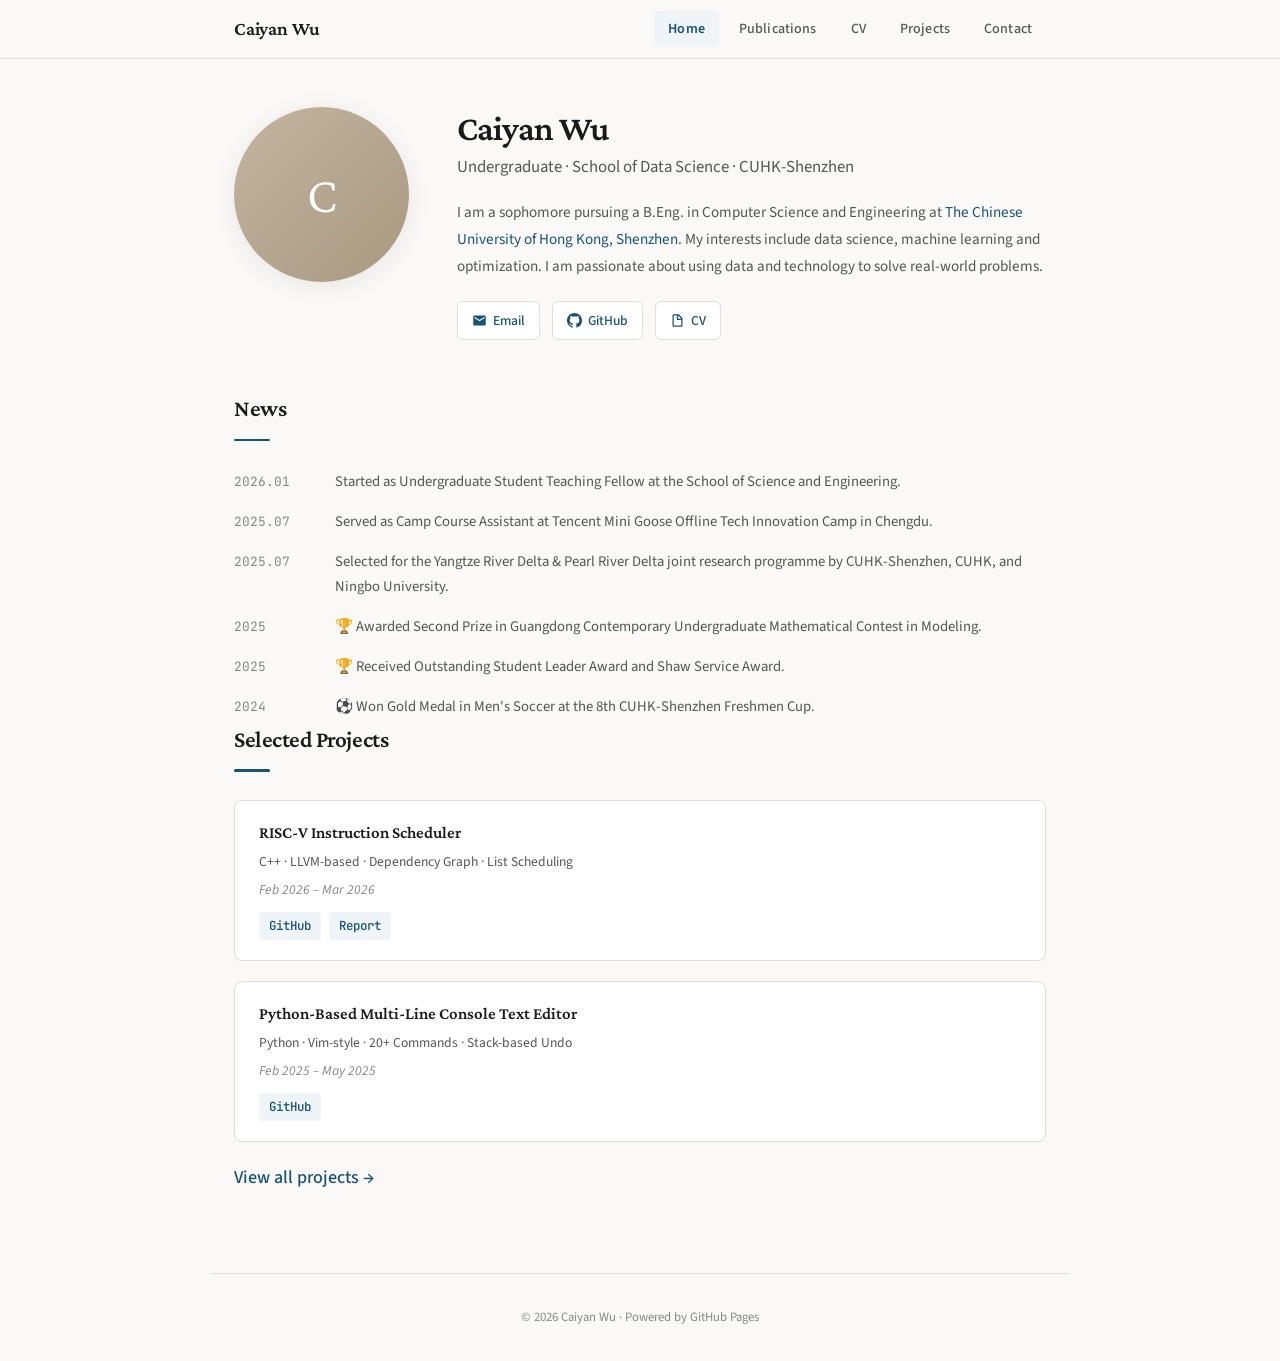
==== index.html @ f164abc2 "Update index.html" ====
<!DOCTYPE html>
<html lang="zh-CN">
<head>
  <meta charset="UTF-8" />
  <meta name="viewport" content="width=device-width, initial-scale=1.0" />
  <title>Wu Caiyan — Home</title>
  <link rel="stylesheet" href="style.css" />
</head>
<body>

<nav>
  <div class="nav-inner">
    <a href="index.html" class="nav-name">Caiyan Wu</a>
    <button class="mobile-toggle" onclick="document.querySelector('.nav-links').classList.toggle('open')" aria-label="Menu">
      <span></span><span></span><span></span>
    </button>
    <div class="nav-links">
      <a href="index.html" class="active">Home</a>
      <a href="publications.html">Publications</a>
      <a href="cv.html">CV</a>
      <a href="projects.html">Projects</a>
      <a href="contact.html">Contact</a>
    </div>
  </div>
</nav>

<main>

  <!-- ═══ ABOUT ═══ -->
  <section class="hero fade-in">
    <div class="hero-photo">
      <!-- ✏️ 替换为你的照片: <img src="photo.jpg" alt="Caiyan Wu" /> -->
      C
    </div>
    <div class="hero-info">
      <h1>Caiyan Wu</h1>
      <p class="subtitle">Undergraduate · School of Data Science · CUHK-Shenzhen</p>
      <p class="bio">
        <!-- Self Introduction -->
        I am a sophomore pursuing a B.Eng. in Computer Science and Engineering at
        <a href="https://www.cuhk.edu.cn/en" target="_blank">The Chinese University of Hong Kong, Shenzhen</a>.
        My interests include data science, machine learning and optimization.
        I am passionate about using data and technology to solve real-world problems.
        <!-- Finished -->
      </p>
      <div class="hero-links">
        <a href="mailto:124090709@link.cuhk.edu.cn" class="link-btn">
          <svg viewBox="0 0 24 24" width="15" height="15" fill="currentColor"><path d="M20 4H4c-1.1 0-2 .9-2 2v12c0 1.1.9 2 2 2h16c1.1 0 2-.9 2-2V6c0-1.1-.9-2-2-2zm0 4l-8 5-8-5V6l8 5 8-5v2z"/></svg>
          Email
        </a>
        <a href="https://github.com/Eden-wu-first" target="_blank" class="link-btn">
          <svg viewBox="0 0 24 24" width="15" height="15" fill="currentColor"><path d="M12 0C5.37 0 0 5.37 0 12c0 5.31 3.435 9.795 8.205 11.385.6.105.825-.255.825-.57 0-.285-.015-1.23-.015-2.235-3.015.555-3.795-.735-4.035-1.41-.135-.345-.72-1.41-1.23-1.695-.42-.225-1.02-.78-.015-.795.945-.015 1.62.87 1.845 1.23 1.08 1.815 2.805 1.305 3.495.99.105-.78.42-1.305.765-1.605-2.67-.3-5.46-1.335-5.46-5.925 0-1.305.465-2.385 1.23-3.225-.12-.3-.54-1.53.12-3.18 0 0 1.005-.315 3.3 1.23.96-.27 1.98-.405 3-.405s2.04.135 3 .405c2.295-1.56 3.3-1.23 3.3-1.23.66 1.65.24 2.88.12 3.18.765.84 1.23 1.905 1.23 3.225 0 4.605-2.805 5.625-5.475 5.925.435.375.81 1.095.81 2.22 0 1.605-.015 2.895-.015 3.3 0 .315.225.69.825.57A12.02 12.02 0 0 0 24 12c0-6.63-5.37-12-12-12z"/></svg>
          GitHub
        </a>
        <a href="cv.html" class="link-btn">
          <svg viewBox="0 0 24 24" width="15" height="15" fill="currentColor"><path d="M14 2H6a2 2 0 0 0-2 2v16a2 2 0 0 0 2 2h12a2 2 0 0 0 2-2V8l-6-6zm-1 2l5 5h-5V4zM6 20V4h5v7h7v9H6z"/></svg>
          CV
        </a>
      </div>
    </div>
  </section>

  <!-- ═══ NEWS ═══ -->
  <section class="fade-in">
    <h2 class="section-title">News</h2>
    <ul class="news-list">
      <li class="news-item">
        <span class="news-date">2026.01</span>
        <span class="news-text">Started as Undergraduate Student Teaching Fellow at the School of Science and Engineering.</span>
      </li>
      <li class="news-item">
        <span class="news-date">2025.07</span>
        <span class="news-text">Served as Camp Course Assistant at Tencent Mini Goose Offline Tech Innovation Camp in Chengdu.</span>
      </li>
      <li class="news-item">
        <span class="news-date">2025.07</span>
        <span class="news-text">Selected for the Yangtze River Delta &amp; Pearl River Delta joint research programme by CUHK-Shenzhen, CUHK, and Ningbo University.</span>
      </li>
      <li class="news-item">
        <span class="news-date">2025</span>
        <span class="news-text">🏆 Awarded Second Prize in Guangdong Contemporary Undergraduate Mathematical Contest in Modeling.</span>
      </li>
      <li class="news-item">
        <span class="news-date">2025</span>
        <span class="news-text">🏆 Received Outstanding Student Leader Award and Shaw Service Award.</span>
      </li>
      <li class="news-item">
        <span class="news-date">2024</span>
        <span class="news-text">⚽ Won Gold Medal in Men's Soccer at the 8th CUHK-Shenzhen Freshmen Cup.</span>
      </li>
    </ul>
  </section>

  <!-- ═══ SELECTED PROJECTS ═══ -->
  <section class="fade-in">
    <h2 class="section-title">Selected Projects</h2>
    <div class="proj-list">
      <div class="card proj-item">
        <div class="proj-title">RISC-V Instruction Scheduler</div>
        <div class="proj-meta">C++ · LLVM-based · Dependency Graph · List Scheduling</div>
        <div class="proj-date">Feb 2026 – Mar 2026</div>
        <div class="proj-links">
          <a href="#" class="tag">GitHub</a>
          <a href="#" class="tag">Report</a>
        </div>
      </div>
      <div class="card proj-item">
        <div class="proj-title">Python-Based Multi-Line Console Text Editor</div>
        <div class="proj-meta">Python · Vim-style · 20+ Commands · Stack-based Undo</div>
        <div class="proj-date">Feb 2025 – May 2025</div>
        <div class="proj-links">
          <a href="#" class="tag">GitHub</a>
        </div>
      </div>
    </div>
    <p style="margin-top: 20px;">
      <a href="projects.html" style="font-weight:500;">View all projects →</a>
    </p>
  </section>

</main>

<footer>
  <p>&copy; 2026 Caiyan Wu · Powered by <a href="https://pages.github.com/" target="_blank">GitHub Pages</a></p>
</footer>

<script>
  const observer = new IntersectionObserver((entries) => {
    entries.forEach(e => { if (e.isIntersecting) e.target.classList.add('visible'); });
  }, { threshold: 0.1 });
  document.querySelectorAll('.fade-in').forEach(el => observer.observe(el));
</script>

<style>
  .hero { display: flex; gap: 48px; align-items: flex-start; padding-bottom: 48px; }
  .hero-photo {
    flex-shrink: 0; width: 175px; height: 175px; border-radius: 50%;
    background: linear-gradient(135deg, #c4b5a0 0%, #a89880 100%);
    display: flex; align-items: center; justify-content: center;
    font-family: var(--font-serif); font-size: 3.2rem; color: #fff; font-weight: 300;
    box-shadow: 0 4px 24px rgba(0,0,0,0.08);
  }
  .hero-photo img { width: 100%; height: 100%; border-radius: 50%; object-fit: cover; }
  .hero-info h1 { font-family: var(--font-serif); font-size: 2.2rem; font-weight: 600; letter-spacing: -0.03em; line-height: 1.2; margin-bottom: 4px; }
  .subtitle { font-size: 1.05rem; color: var(--color-text-secondary); margin-bottom: 16px; }
  .bio { color: var(--color-text-secondary); font-size: 0.95rem; line-height: 1.8; margin-bottom: 20px; }
  .hero-links { display: flex; gap: 12px; flex-wrap: wrap; }
  .link-btn {
    display: inline-flex; align-items: center; gap: 6px;
    font-size: 0.85rem; font-weight: 500; color: var(--color-accent) !important;
    padding: 7px 14px; border: 1px solid var(--color-border); border-radius: 6px;
    background: var(--color-surface); transition: all 0.2s;
  }
  .link-btn:hover { border-color: var(--color-accent); background: var(--color-tag-bg); }
  .news-list { list-style: none; display: flex; flex-direction: column; gap: 14px; }
  .news-item { display: flex; gap: 16px; align-items: baseline; font-size: 0.92rem; }
  .news-date { font-family: var(--font-mono); font-size: 0.8rem; color: var(--color-text-muted); flex-shrink: 0; width: 85px; }
  .news-text { color: var(--color-text-secondary); }
  .proj-list { display: flex; flex-direction: column; gap: 20px; }
  .proj-title { font-family: var(--font-serif); font-size: 1.05rem; font-weight: 600; line-height: 1.4; margin-bottom: 6px; }
  .proj-meta { font-size: 0.85rem; color: var(--color-text-secondary); margin-bottom: 4px; }
  .proj-date { font-size: 0.85rem; color: var(--color-text-muted); font-style: italic; }
  .proj-links { margin-top: 10px; display: flex; gap: 8px; }
  @media (max-width: 680px) {
    .hero { flex-direction: column; align-items: center; text-align: center; gap: 24px; }
    .hero-photo { width: 140px; height: 140px; font-size: 2.6rem; }
    .hero-links { justify-content: center; }
    .news-item { flex-direction: column; gap: 2px; }
    .news-date { width: auto; }
  }
</style>

</body>
</html>
---- style.css ----
/* ══════════════════════════════════════════
   ACADEMIC PERSONAL WEBSITE — SHARED STYLES
   ══════════════════════════════════════════ */

@import url('https://fonts.googleapis.com/css2?family=Crimson+Pro:ital,wght@0,300;0,400;0,500;0,600;0,700;1,400&family=Source+Sans+3:wght@300;400;500;600;700&family=JetBrains+Mono:wght@400&display=swap');

:root {
  --color-bg: #faf9f7;
  --color-surface: #ffffff;
  --color-text: #1a1a1a;
  --color-text-secondary: #555;
  --color-text-muted: #888;
  --color-accent: #1a5276;
  --color-accent-light: #2980b9;
  --color-border: #e0ddd8;
  --color-tag-bg: #eef4f8;
  --color-tag-text: #1a5276;
  --color-highlight: #f0e6d3;
  --font-serif: 'Crimson Pro', 'Songti SC', 'SimSun', Georgia, serif;
  --font-sans: 'Source Sans 3', 'PingFang SC', 'Microsoft YaHei', sans-serif;
  --font-mono: 'JetBrains Mono', monospace;
  --max-width: 860px;
}

*, *::before, *::after { margin: 0; padding: 0; box-sizing: border-box; }
html { scroll-behavior: smooth; }

body {
  font-family: var(--font-sans);
  background: var(--color-bg);
  color: var(--color-text);
  line-height: 1.75;
  font-size: 18px;
  -webkit-font-smoothing: antialiased;
}

a { color: var(--color-accent); text-decoration: none; transition: color 0.2s; }
a:hover { color: var(--color-accent-light); }

/* ── NAVIGATION ── */
nav {
  position: sticky;
  top: 0;
  z-index: 100;
  background: rgba(250, 249, 247, 0.92);
  backdrop-filter: blur(14px);
  border-bottom: 1px solid var(--color-border);
}
.nav-inner {
  max-width: var(--max-width);
  margin: 0 auto;
  padding: 0 24px;
  display: flex;
  align-items: center;
  justify-content: space-between;
  height: 58px;
}
.nav-name {
  font-family: var(--font-serif);
  font-weight: 600;
  font-size: 1.2rem;
  color: var(--color-text);
  text-decoration: none;
  letter-spacing: -0.01em;
}
.nav-links { display: flex; gap: 6px; }
.nav-links a {
  font-size: 0.88rem;
  font-weight: 500;
  color: var(--color-text-secondary);
  text-decoration: none;
  padding: 6px 14px;
  border-radius: 6px;
  transition: all 0.2s;
  letter-spacing: 0.01em;
}
.nav-links a:hover {
  color: var(--color-accent);
  background: var(--color-tag-bg);
}
.nav-links a.active {
  color: var(--color-accent);
  background: var(--color-tag-bg);
  font-weight: 600;
}

.mobile-toggle {
  display: none;
  background: none;
  border: none;
  cursor: pointer;
  width: 32px;
  height: 32px;
  position: relative;
}
.mobile-toggle span {
  display: block;
  width: 20px;
  height: 2px;
  background: var(--color-text);
  position: absolute;
  left: 6px;
  transition: 0.25s;
}
.mobile-toggle span:nth-child(1) { top: 9px; }
.mobile-toggle span:nth-child(2) { top: 15px; }
.mobile-toggle span:nth-child(3) { top: 21px; }

/* ── MAIN ── */
main {
  max-width: var(--max-width);
  margin: 0 auto;
  padding: 48px 24px 80px;
}

/* ── PAGE HEADER ── */
.page-header {
  margin-bottom: 40px;
}
.page-header h1 {
  font-family: var(--font-serif);
  font-size: 2rem;
  font-weight: 600;
  letter-spacing: -0.02em;
  margin-bottom: 8px;
  position: relative;
  padding-bottom: 14px;
}
.page-header h1::after {
  content: '';
  position: absolute;
  bottom: 0;
  left: 0;
  width: 42px;
  height: 2.5px;
  background: var(--color-accent);
  border-radius: 2px;
}
.page-header p {
  color: var(--color-text-secondary);
  font-size: 0.95rem;
  margin-top: 12px;
}

/* ── SECTION TITLE ── */
.section-title {
  font-family: var(--font-serif);
  font-size: 1.45rem;
  font-weight: 600;
  color: var(--color-text);
  margin-bottom: 28px;
  margin-top: 48px;
  letter-spacing: -0.02em;
  position: relative;
  padding-bottom: 12px;
}
.section-title:first-child { margin-top: 0; }
.section-title::after {
  content: '';
  position: absolute;
  bottom: 0;
  left: 0;
  width: 36px;
  height: 2.5px;
  background: var(--color-accent);
  border-radius: 2px;
}

/* ── CARDS ── */
.card {
  padding: 20px 24px;
  background: var(--color-surface);
  border: 1px solid var(--color-border);
  border-radius: 8px;
  transition: box-shadow 0.25s, border-color 0.25s;
}
.card:hover {
  box-shadow: 0 2px 14px rgba(0,0,0,0.05);
  border-color: #ccc;
}

/* ── TAGS ── */
.tag {
  display: inline-block;
  font-size: 0.78rem;
  font-weight: 500;
  color: var(--color-tag-text);
  background: var(--color-tag-bg);
  padding: 3px 10px;
  border-radius: 4px;
  font-family: var(--font-mono);
  text-decoration: none;
  transition: background 0.2s;
}
.tag:hover { background: var(--color-highlight); color: var(--color-accent); }

/* ── TIMELINE ── */
.timeline { list-style: none; position: relative; }
.timeline::before {
  content: '';
  position: absolute;
  left: 7px;
  top: 6px;
  bottom: 6px;
  width: 2px;
  background: var(--color-border);
}
.timeline li {
  padding-left: 32px;
  position: relative;
  margin-bottom: 28px;
}
.timeline li::before {
  content: '';
  position: absolute;
  left: 2px;
  top: 7px;
  width: 12px;
  height: 12px;
  border-radius: 50%;
  border: 2.5px solid var(--color-accent);
  background: var(--color-bg);
}
.timeline .tl-title { font-weight: 600; font-size: 0.95rem; margin-bottom: 2px; }
.timeline .tl-org { font-size: 0.9rem; color: var(--color-text-secondary); }
.timeline .tl-date { font-size: 0.8rem; color: var(--color-text-muted); font-family: var(--font-mono); }
.timeline .tl-desc { font-size: 0.88rem; color: var(--color-text-secondary); margin-top: 4px; line-height: 1.6; }

/* ── FOOTER ── */
footer {
  max-width: var(--max-width);
  margin: 0 auto;
  padding: 32px 24px;
  border-top: 1px solid var(--color-border);
  text-align: center;
  font-size: 0.8rem;
  color: var(--color-text-muted);
}
footer a { color: var(--color-text-muted); }
footer a:hover { color: var(--color-accent); }

/* ── ANIMATIONS ── */
.fade-in {
  opacity: 0;
  transform: translateY(14px);
  transition: opacity 0.5s ease, transform 0.5s ease;
}
.fade-in.visible {
  opacity: 1;
  transform: translateY(0);
}

/* ── RESPONSIVE ── */
@media (max-width: 680px) {
  .nav-links {
    display: none;
    position: absolute;
    top: 58px;
    left: 0;
    right: 0;
    background: rgba(250,249,247,0.97);
    backdrop-filter: blur(14px);
    flex-direction: column;
    padding: 12px 24px 16px;
    gap: 4px;
    border-bottom: 1px solid var(--color-border);
  }
  .nav-links.open { display: flex; }
  .mobile-toggle { display: block; }

  main { padding: 32px 18px 60px; }
  .page-header h1 { font-size: 1.6rem; }
}
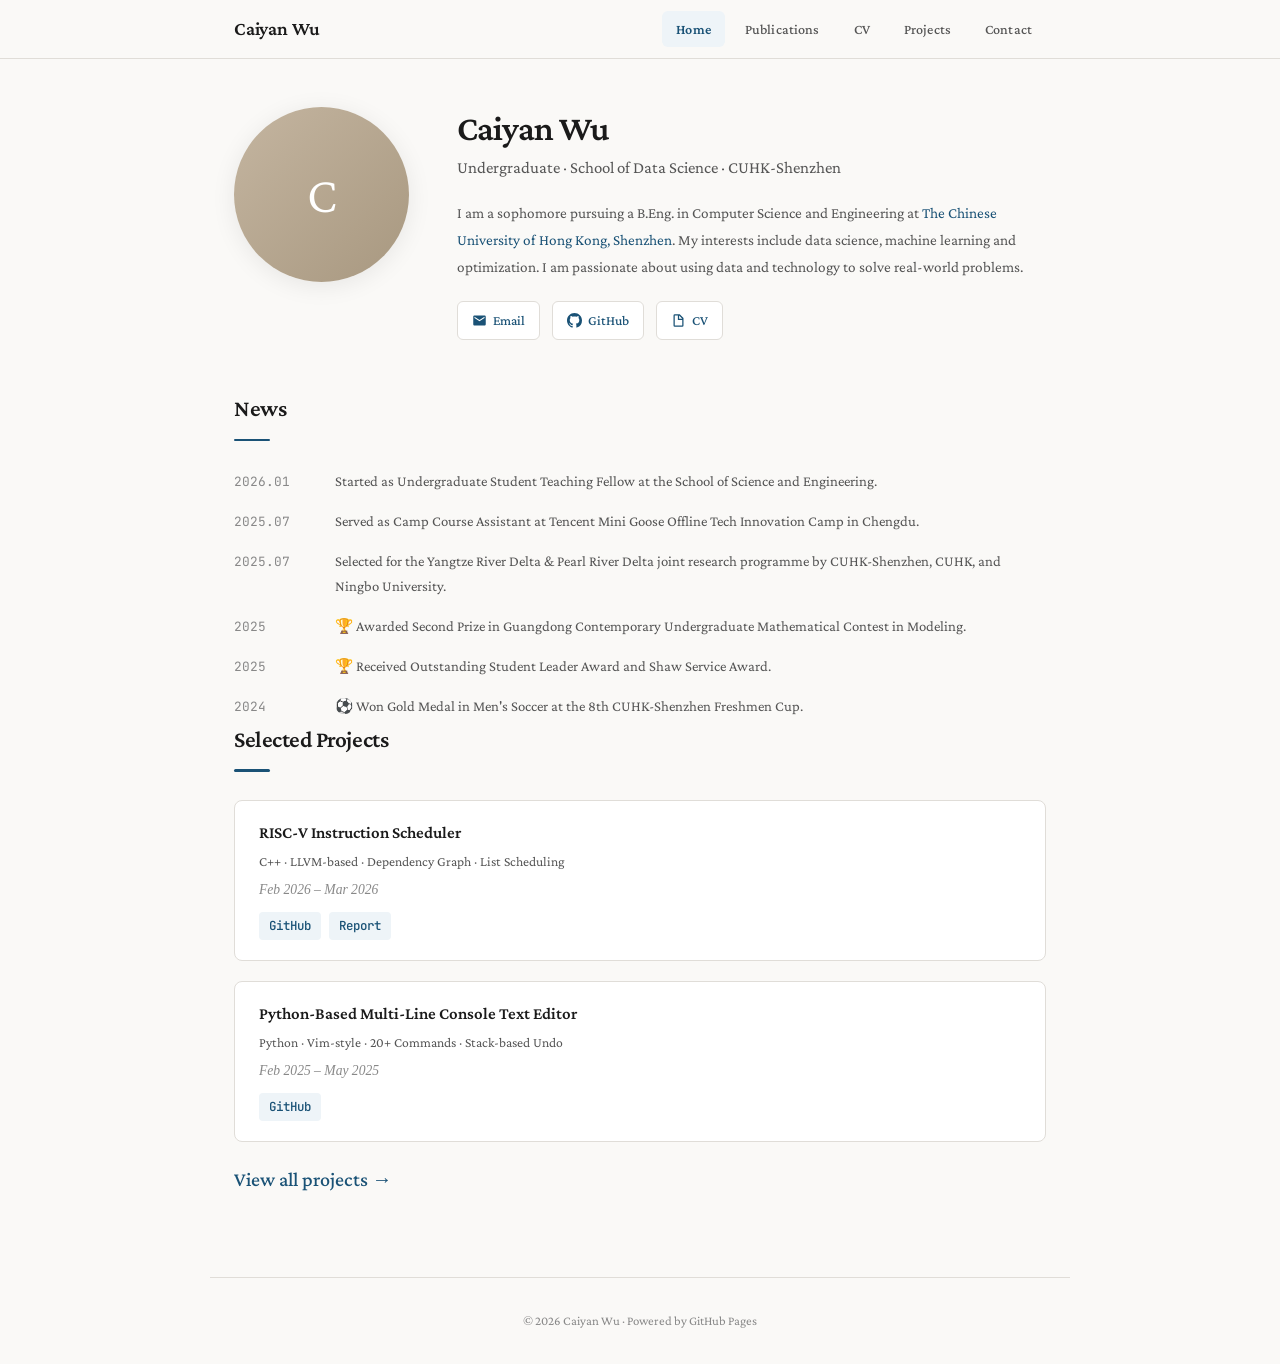
==== commit fbec328c: "Update GitHub link in project section" ====
--- a/index.html
+++ b/index.html
@@ -109,7 +109,7 @@
         <div class="proj-meta">Python · Vim-style · 20+ Commands · Stack-based Undo</div>
         <div class="proj-date">Feb 2025 – May 2025</div>
         <div class="proj-links">
-          <a href="#" class="tag">GitHub</a>
+          <a href="https://github.com/Eden-wu-first/Python-Based-Multi-Line-Console-Text-Editor" class="tag">GitHub</a>
         </div>
       </div>
     </div>
--- a/style.css
+++ b/style.css
@@ -26,11 +26,11 @@
 html { scroll-behavior: smooth; }
 
 body {
-  font-family: var(--font-sans);
+  font-family: var(--font-serif);
   background: var(--color-bg);
   color: var(--color-text);
   line-height: 1.75;
-  font-size: 18px;
+  font-size: 20px;
   -webkit-font-smoothing: antialiased;
 }
 
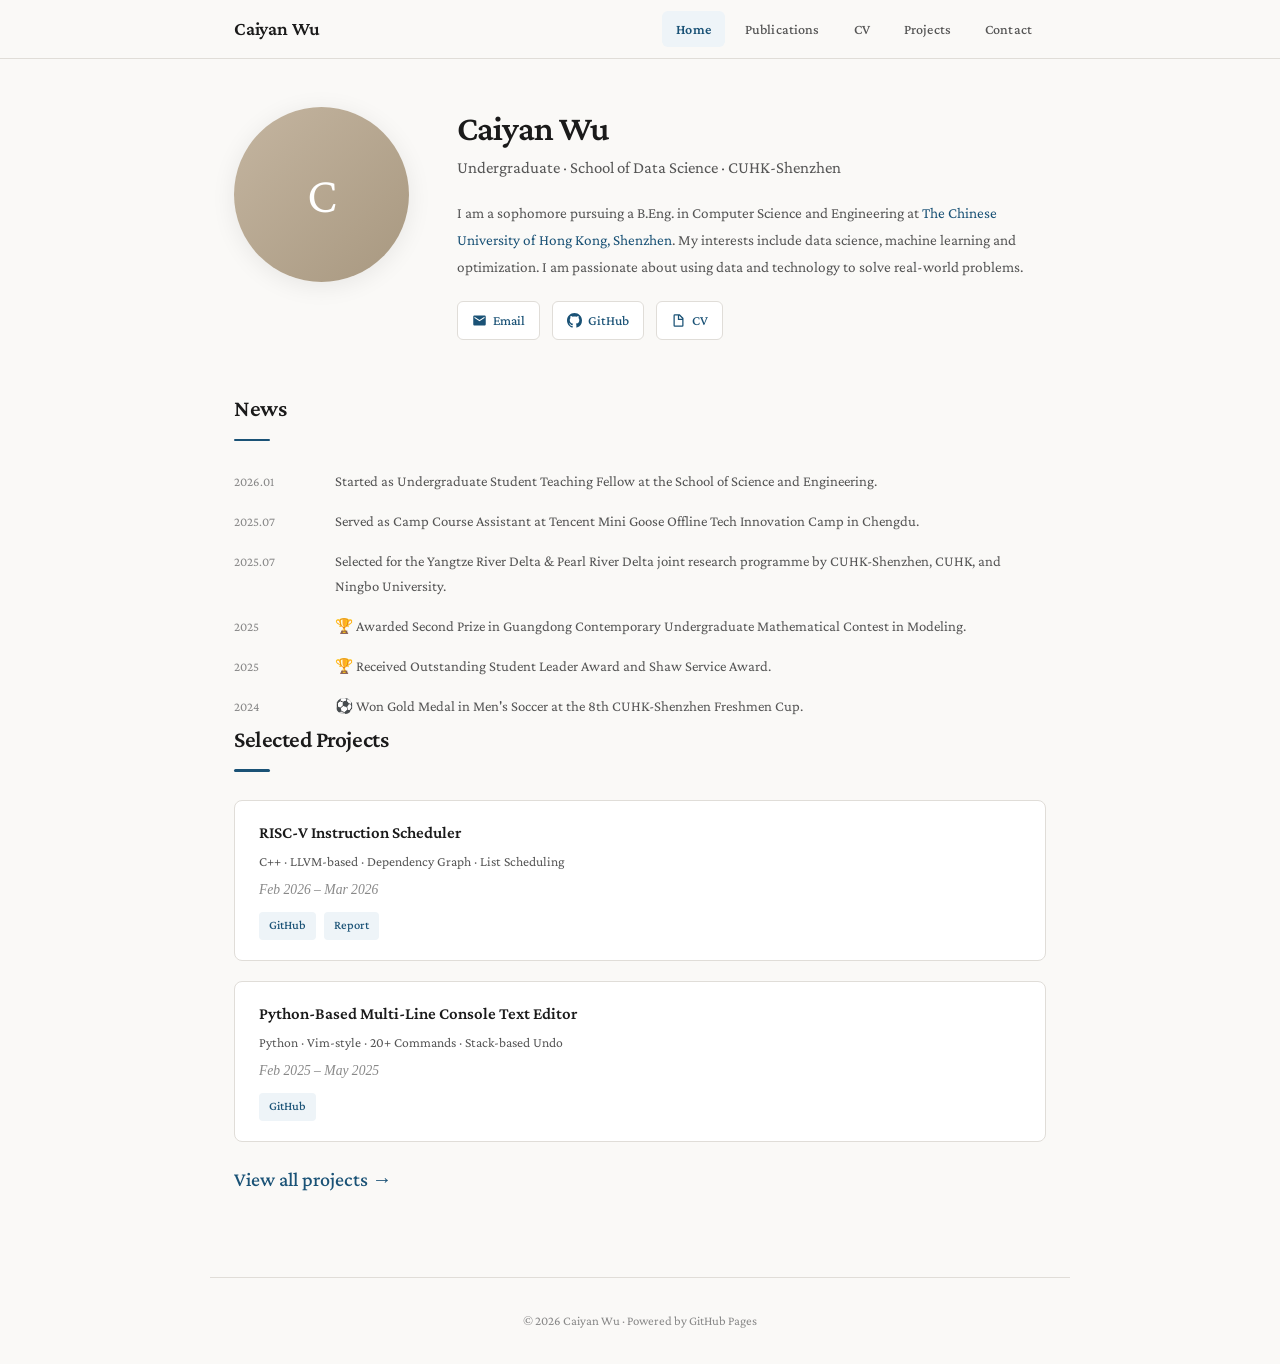
==== commit b9eb64aa: "Change font-family of news-date to serif" ====
--- a/index.html
+++ b/index.html
@@ -154,7 +154,7 @@
   .link-btn:hover { border-color: var(--color-accent); background: var(--color-tag-bg); }
   .news-list { list-style: none; display: flex; flex-direction: column; gap: 14px; }
   .news-item { display: flex; gap: 16px; align-items: baseline; font-size: 0.92rem; }
-  .news-date { font-family: var(--font-mono); font-size: 0.8rem; color: var(--color-text-muted); flex-shrink: 0; width: 85px; }
+  .news-date { font-family: var(--font-serif); font-size: 0.8rem; color: var(--color-text-muted); flex-shrink: 0; width: 85px; }
   .news-text { color: var(--color-text-secondary); }
   .proj-list { display: flex; flex-direction: column; gap: 20px; }
   .proj-title { font-family: var(--font-serif); font-size: 1.05rem; font-weight: 600; line-height: 1.4; margin-bottom: 6px; }
--- a/style.css
+++ b/style.css
@@ -188,7 +188,7 @@
   background: var(--color-tag-bg);
   padding: 3px 10px;
   border-radius: 4px;
-  font-family: var(--font-mono);
+  font-family: var(--font-serif);
   text-decoration: none;
   transition: background 0.2s;
 }
@@ -223,7 +223,7 @@
 }
 .timeline .tl-title { font-weight: 600; font-size: 0.95rem; margin-bottom: 2px; }
 .timeline .tl-org { font-size: 0.9rem; color: var(--color-text-secondary); }
-.timeline .tl-date { font-size: 0.8rem; color: var(--color-text-muted); font-family: var(--font-mono); }
+.timeline .tl-date { font-size: 0.8rem; color: var(--color-text-muted); font-family: var(--font-serif); }
 .timeline .tl-desc { font-size: 0.88rem; color: var(--color-text-secondary); margin-top: 4px; line-height: 1.6; }
 
 /* ── FOOTER ── */
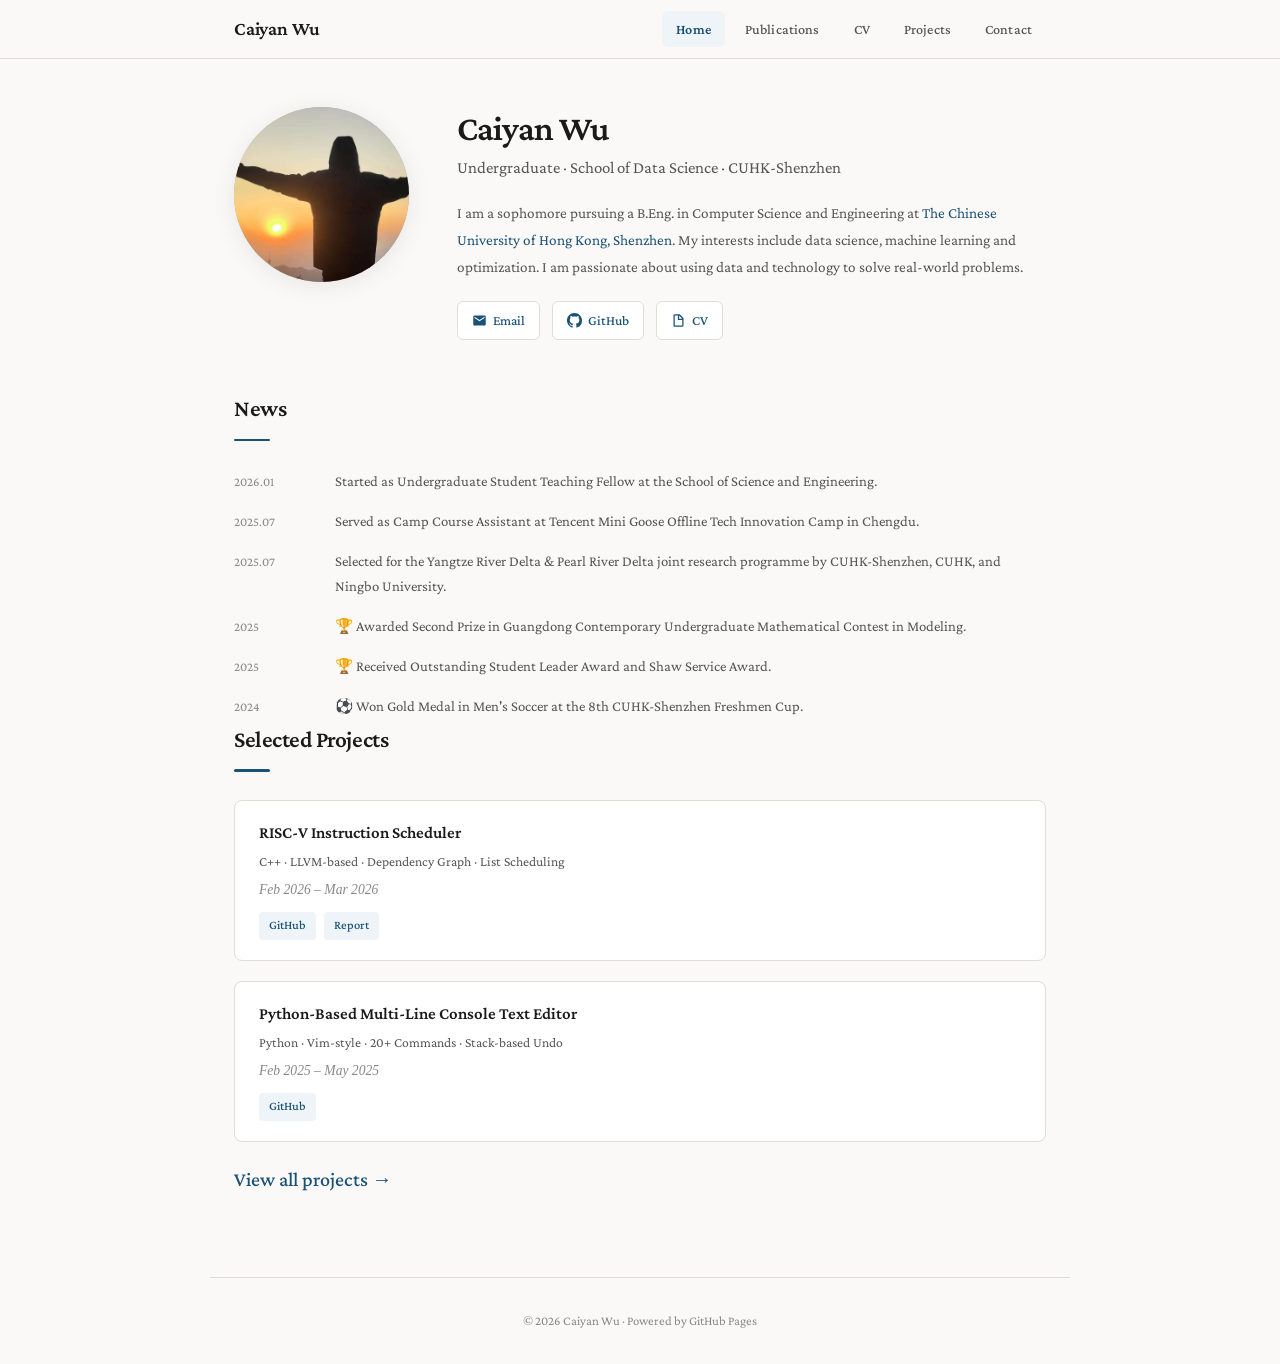
==== commit 03c9b787: "Update hero section with new profile image" ====
--- a/index.html
+++ b/index.html
@@ -29,8 +29,7 @@
   <!-- ═══ ABOUT ═══ -->
   <section class="hero fade-in">
     <div class="hero-photo">
-      <!-- ✏️ 替换为你的照片: <img src="photo.jpg" alt="Caiyan Wu" /> -->
-      C
+      <img src="images/me.jpg" alt="Caiyan Wu" style="max-width: 100%; height: auto; border-radius: 50%;" />
     </div>
     <div class="hero-info">
       <h1>Caiyan Wu</h1>
@@ -100,8 +99,8 @@
         <div class="proj-meta">C++ · LLVM-based · Dependency Graph · List Scheduling</div>
         <div class="proj-date">Feb 2026 – Mar 2026</div>
         <div class="proj-links">
-          <a href="#" class="tag">GitHub</a>
-          <a href="#" class="tag">Report</a>
+          <a href="https://github.com/Eden-wu-first/RISC-V-Instruction-Scheduler" class="tag">GitHub</a>
+          <a href="https://github.com/Eden-wu-first/RISC-V-Instruction-Scheduler/blob/main/report.pdf" class="tag">Report</a>
         </div>
       </div>
       <div class="card proj-item">
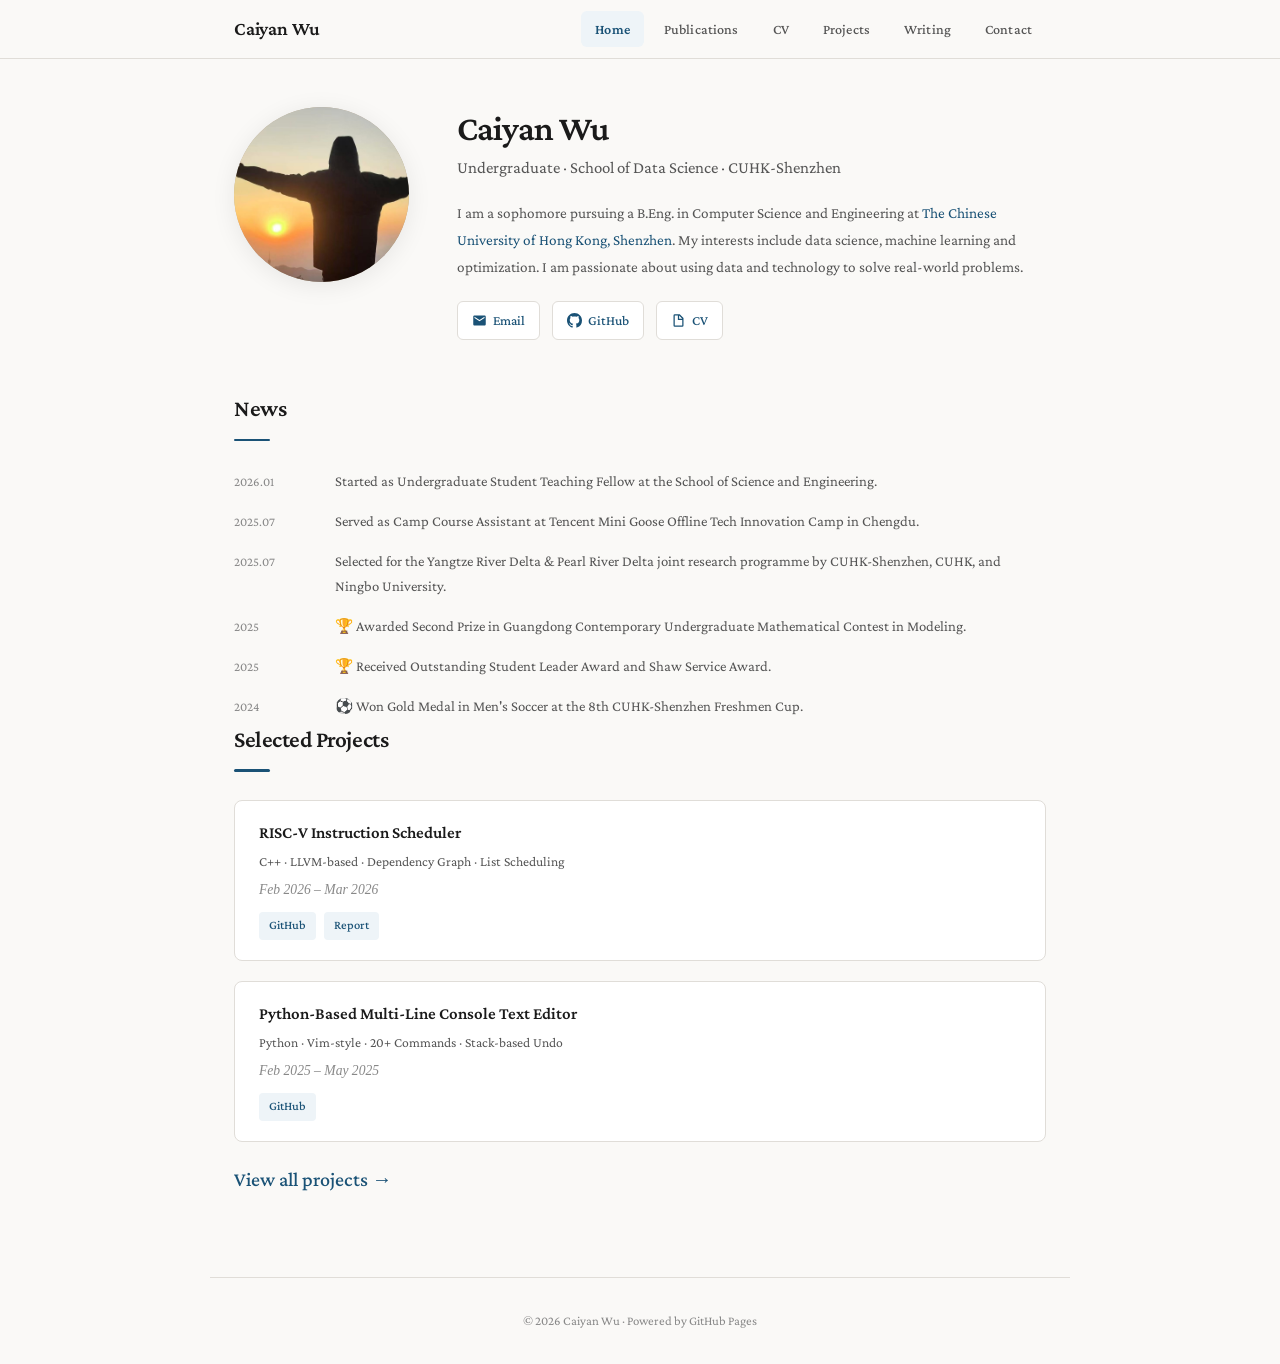
==== commit f1938e1c: "Add files via upload" ====
--- a/index.html
+++ b/index.html
@@ -19,6 +19,7 @@
       <a href="publications.html">Publications</a>
       <a href="cv.html">CV</a>
       <a href="projects.html">Projects</a>
+      <a href="writing.html">Writing</a>
       <a href="contact.html">Contact</a>
     </div>
   </div>
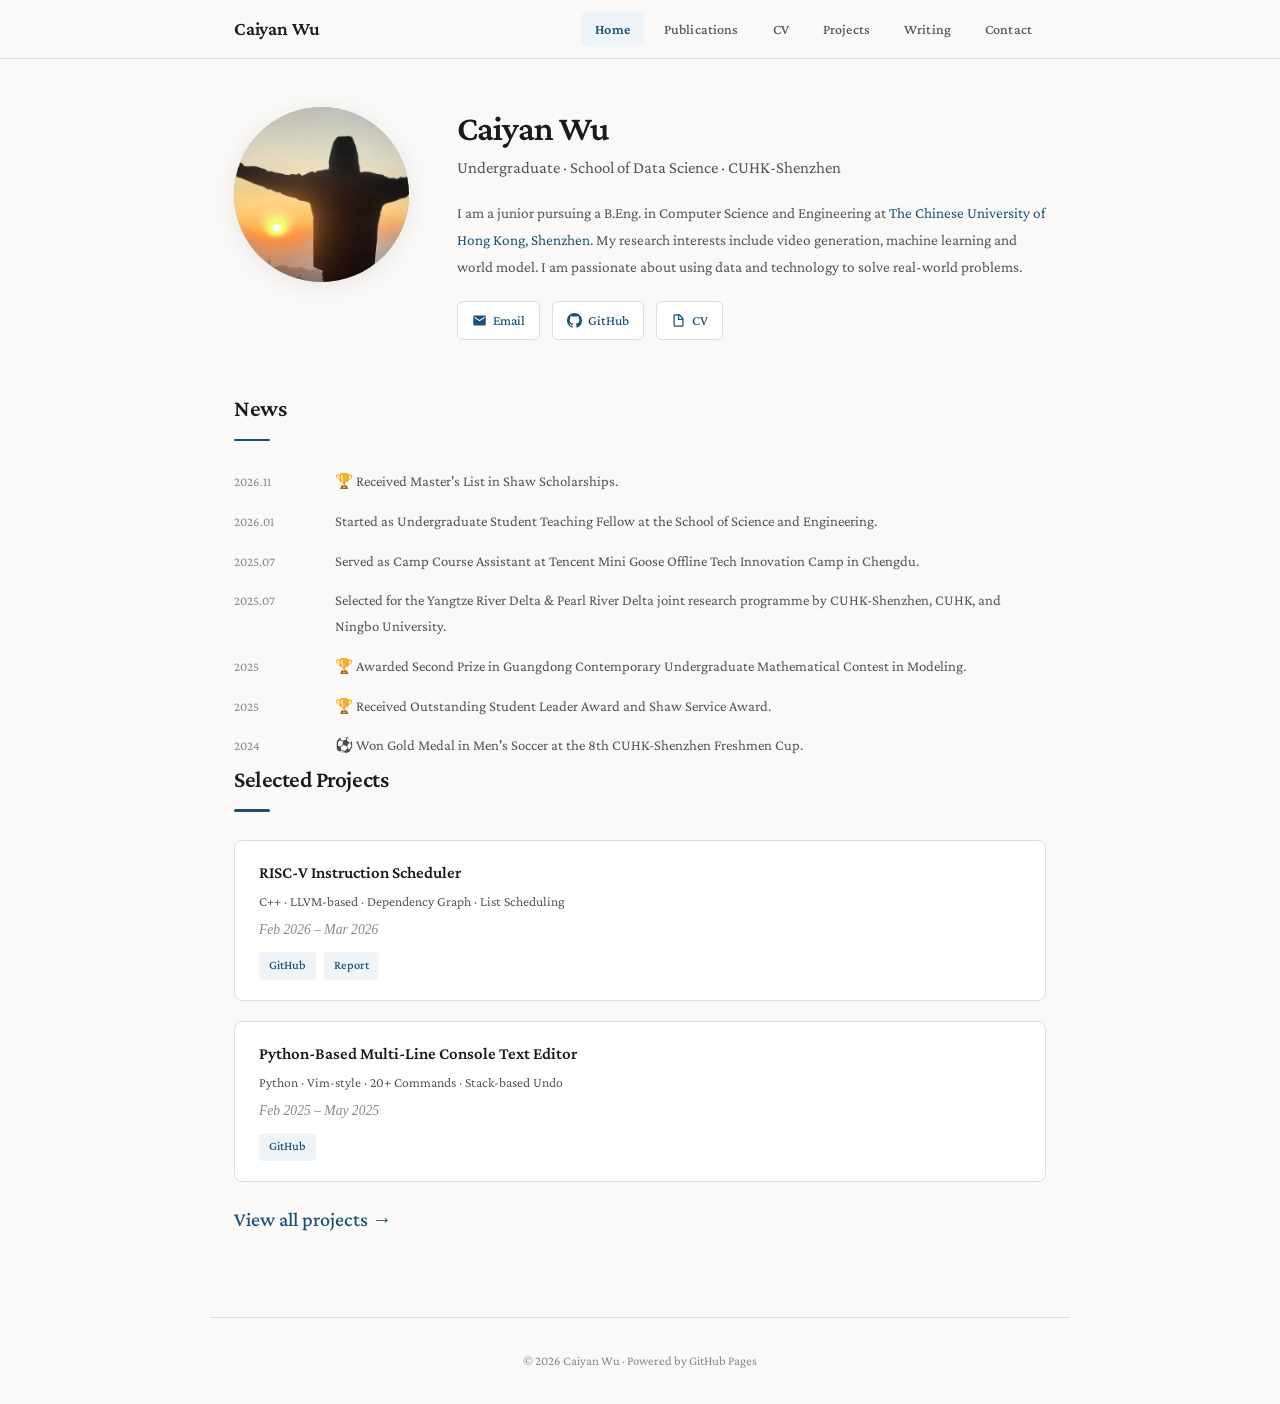
==== commit 28c81cd4: "Revise bio and add news item Updated self-introduction and research interests in the bio section. Ad" ====
--- a/index.html
+++ b/index.html
@@ -37,9 +37,9 @@
       <p class="subtitle">Undergraduate · School of Data Science · CUHK-Shenzhen</p>
       <p class="bio">
         <!-- Self Introduction -->
-        I am a sophomore pursuing a B.Eng. in Computer Science and Engineering at
+        I am a junior pursuing a B.Eng. in Computer Science and Engineering at
         <a href="https://www.cuhk.edu.cn/en" target="_blank">The Chinese University of Hong Kong, Shenzhen</a>.
-        My interests include data science, machine learning and optimization.
+        My research interests include video generation, machine learning and world model.
         I am passionate about using data and technology to solve real-world problems.
         <!-- Finished -->
       </p>
@@ -64,6 +64,10 @@
   <section class="fade-in">
     <h2 class="section-title">News</h2>
     <ul class="news-list">
+      <li class="news-item">
+        <span class="news-date">2026.11</span>
+        <span class="news-text">🏆 Received Master's List in Shaw Scholarships.</span>
+      </li>
       <li class="news-item">
         <span class="news-date">2026.01</span>
         <span class="news-text">Started as Undergraduate Student Teaching Fellow at the School of Science and Engineering.</span>
